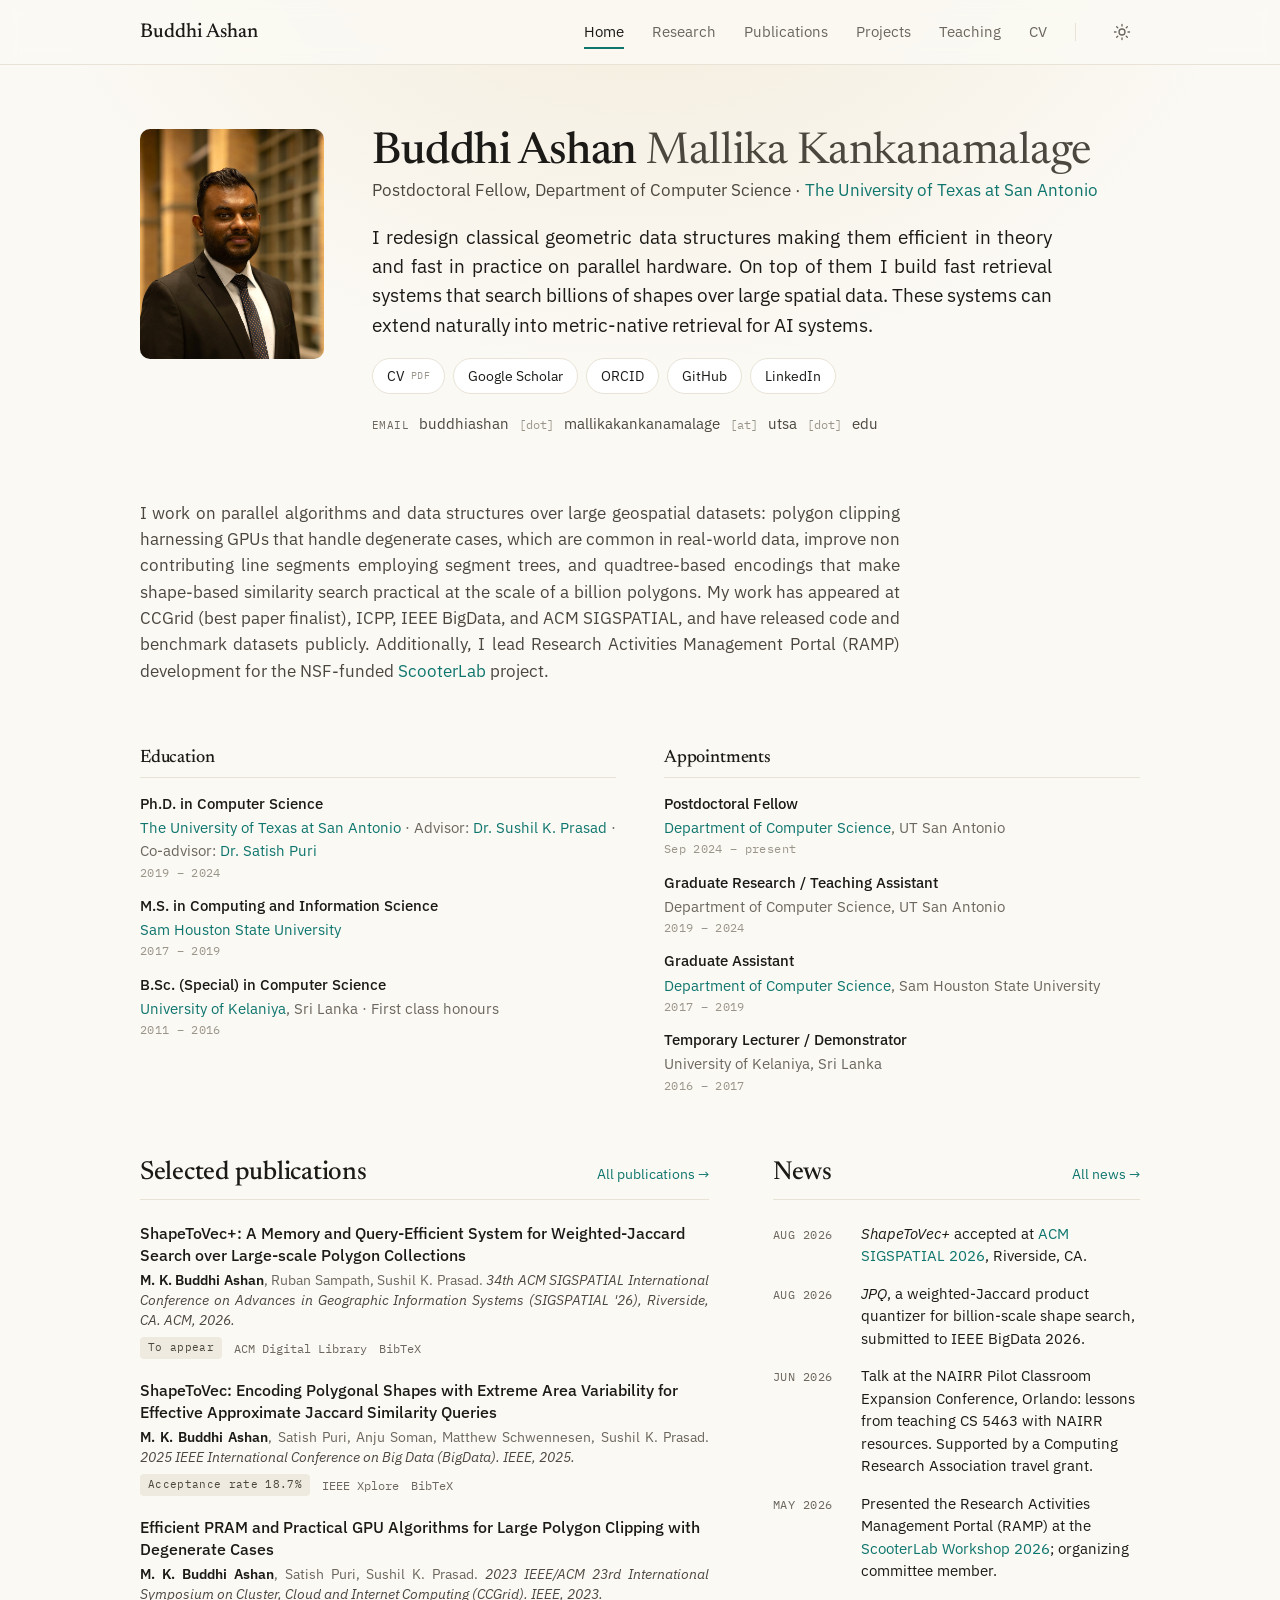
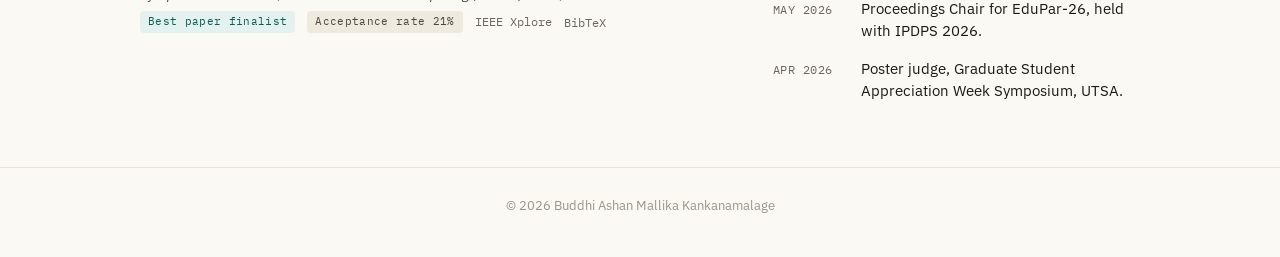
==== index.html @ 891899f8 "Update title and canonical link in index.html" ====
<!DOCTYPE html>
<html lang="en">
  <head>
    <meta charset="UTF-8" />
    <meta name="viewport" content="width=device-width, initial-scale=1" />
    <title>Dr. Johanna Jacob</title>
    <meta name="description" content="Buddhi Ashan Mallika Kankanamalage — Postdoctoral Fellow in Computer Science at UT San Antonio. Parallel algorithms, GPU computing, and shape similarity search over geospatial polygon data." />
    <link rel="canonical" href="https://johannajacob.github.io" />
    <link rel="icon" href="img/Profile/title.ico" type="image/x-icon" />
    <script>
      (function () {
        try {
          var t = localStorage.getItem("theme");
          if (t === "dark" || t === "light") document.documentElement.setAttribute("data-theme", t);
        } catch (e) {}
      })();
    </script>
    <link rel="preconnect" href="https://fonts.googleapis.com" />
    <link rel="preconnect" href="https://fonts.gstatic.com" crossorigin />
    <link href="https://fonts.googleapis.com/css2?family=Newsreader:ital,opsz,wght@0,6..72,400;0,6..72,500;1,6..72,400&family=IBM+Plex+Sans:wght@400;500;600&family=IBM+Plex+Mono:wght@400;500&display=swap" rel="stylesheet" />
    <link rel="stylesheet" href="styles/site.css" />
  </head>
  <body>
    <header class="site-header">
      <div class="wrap">
        <a class="brand" href="index.html">Buddhi Ashan</a>
        <nav class="nav" aria-label="Primary">
          <button class="icon-btn nav-toggle" type="button" aria-expanded="false" aria-controls="site-menu" aria-label="Menu">
            <svg viewBox="0 0 24 24" fill="none" stroke="currentColor" stroke-width="1.8" stroke-linecap="round"><path d="M4 7h16M4 12h16M4 17h16"></path></svg>
          </button>
          <ul id="site-menu">
            <li><a href="index.html" aria-current="page">Home</a></li>
            <li><a href="research.html">Research</a></li>
            <li><a href="publications.html">Publications</a></li>
            <li><a href="projects.html">Projects</a></li>
            <li><a href="teaching.html">Teaching</a></li>
            <li><a href="misc/MKB Ashan.pdf" target="_blank" rel="noopener noreferrer">CV</a></li>
          </ul>
          <span class="nav-divider" aria-hidden="true"></span>
          <button class="icon-btn theme-toggle" type="button" aria-label="Switch to dark mode">
            <svg class="icon-sun" viewBox="0 0 24 24" fill="none" stroke="currentColor" stroke-width="1.8" stroke-linecap="round" stroke-linejoin="round"><circle cx="12" cy="12" r="4"></circle><path d="M12 2v2M12 20v2M4.9 4.9l1.4 1.4M17.7 17.7l1.4 1.4M2 12h2M20 12h2M4.9 19.1l1.4-1.4M17.7 6.3l1.4-1.4"></path></svg>
            <svg class="icon-moon" viewBox="0 0 24 24" fill="none" stroke="currentColor" stroke-width="1.8" stroke-linecap="round" stroke-linejoin="round"><path d="M21 12.8A9 9 0 1 1 11.2 3a7 7 0 0 0 9.8 9.8z"></path></svg>
          </button>
        </nav>
      </div>
    </header>

    <main class="wrap">
      <section class="hero">
        <img class="hero-photo" src="img/Profile/BuddhiAshan-profile-web.jpg" alt="Portrait of Buddhi Ashan" width="184" height="230" />
        <div class="hero-body">
          <div>
            <h1>Buddhi Ashan <span class="surname">Mallika Kankanamalage</span></h1>
            <p class="role">Postdoctoral Fellow, Department of Computer Science · <a href="https://www.utsa.edu/" target="_blank" rel="noopener noreferrer">The University of Texas at San Antonio</a></p>
          </div>
          <p class="pitch">I redesign classical geometric data structures making them efficient in theory and fast in practice on parallel hardware. On top of them I build fast retrieval systems that search billions of shapes over large spatial data. These systems can extend naturally into metric-native retrieval for AI systems.</p>
          <div class="chips">
            <a class="chip" href="misc/MKB Ashan.pdf" target="_blank" rel="noopener noreferrer">CV <span class="mono">PDF</span></a>
            <a class="chip" href="https://scholar.google.com/citations?user=xYSm9AUAAAAJ&amp;hl=en" target="_blank" rel="noopener noreferrer">Google Scholar</a>
            <a class="chip" href="https://orcid.org/0009-0000-9961-4384" target="_blank" rel="noopener noreferrer">ORCID</a>
            <a class="chip" href="https://github.com/buddhi1" target="_blank" rel="noopener noreferrer">GitHub</a>
            <a class="chip" href="https://www.linkedin.com/in/buddhiashan" target="_blank" rel="noopener noreferrer">LinkedIn</a>
          </div>
          <p class="email-line"><span class="mono">Email</span> buddhiashan <span class="sep">[dot]</span> mallikakankanamalage <span class="sep">[at]</span> utsa <span class="sep">[dot]</span> edu</p>
        </div>
      </section>

      <section class="about">
        <p>
          I work on parallel algorithms and data structures over large geospatial datasets: polygon clipping harnessing GPUs that handle degenerate cases, which are common in real-world data, improve non contributing line segments employing segment trees, and quadtree-based encodings that make shape-based similarity search practical at the scale of a billion polygons. My work has appeared at CCGrid (best paper finalist), ICPP, IEEE BigData, and ACM SIGSPATIAL, and have released code and benchmark datasets publicly. Additionally, I lead Research Activities Management Portal (RAMP) development for the NSF-funded <a href="https://scooterlab.utsa.edu/" target="_blank" rel="noopener noreferrer">ScooterLab</a> project.
        </p>
      </section>

      <section class="background" aria-label="Background">
        <div>
          <h3>Education</h3>
          <ul class="bg-list">
            <li>
              <span class="what">Ph.D. in Computer Science</span>
              <span class="where"><a href="https://www.utsa.edu/" target="_blank" rel="noopener noreferrer">The University of Texas at San Antonio</a> · Advisor: <a href="http://www.cs.utsa.edu/~sprasad/" target="_blank" rel="noopener noreferrer">Dr. Sushil K. Prasad</a> · Co-advisor: <a href="https://sites.mst.edu/puri/" target="_blank" rel="noopener noreferrer">Dr. Satish Puri</a></span>
              <span class="when">2019 – 2024</span>
            </li>
            <li>
              <span class="what">M.S. in Computing and Information Science</span>
              <span class="where"><a href="https://www.shsu.edu/" target="_blank" rel="noopener noreferrer">Sam Houston State University</a></span>
              <span class="when">2017 – 2019</span>
            </li>
            <li>
              <span class="what">B.Sc. (Special) in Computer Science</span>
              <span class="where"><a href="https://www.kln.ac.lk/" target="_blank" rel="noopener noreferrer">University of Kelaniya</a>, Sri Lanka · First class honours</span>
              <span class="when">2011 – 2016</span>
            </li>
          </ul>
        </div>
        <div>
          <h3>Appointments</h3>
          <ul class="bg-list">
            <li>
              <span class="what">Postdoctoral Fellow</span>
              <span class="where"><a href="https://sciences.utsa.edu/computer-science/" target="_blank" rel="noopener noreferrer">Department of Computer Science</a>, UT San Antonio</span>
              <span class="when">Sep 2024 – present</span>
            </li>
            <li>
              <span class="what">Graduate Research / Teaching Assistant</span>
              <span class="where">Department of Computer Science, UT San Antonio</span>
              <span class="when">2019 – 2024</span>
            </li>
            <li>
              <span class="what">Graduate Assistant</span>
              <span class="where"><a href="https://cs.shsu.edu/" target="_blank" rel="noopener noreferrer">Department of Computer Science</a>, Sam Houston State University</span>
              <span class="when">2017 – 2019</span>
            </li>
            <li>
              <span class="what">Temporary Lecturer / Demonstrator</span>
              <span class="where">University of Kelaniya, Sri Lanka</span>
              <span class="when">2016 – 2017</span>
            </li>
          </ul>
        </div>
      </section>

      <div class="two-col">
        <section class="section" aria-labelledby="selected-heading">
          <div class="section-head">
            <h2 id="selected-heading">Selected publications</h2>
            <a href="publications.html">All publications →</a>
          </div>
          <div id="selected-pubs" class="pub-list compact"></div>
        </section>

        <section class="section" aria-labelledby="news-heading">
          <div class="section-head">
            <h2 id="news-heading">News</h2>
            <a href="news.html">All news →</a>
          </div>
          <div id="news-latest" class="news-list" data-limit="6"></div>
        </section>
      </div>
    </main>

    <button class="to-top" type="button" aria-label="Back to top" hidden>
      <svg viewBox="0 0 24 24" fill="none" stroke="currentColor" stroke-width="2" stroke-linecap="round" stroke-linejoin="round"><path d="M12 19V5M5 12l7-7 7 7"></path></svg>
    </button>
    <footer class="site-footer">© 2026 Buddhi Ashan Mallika Kankanamalage</footer>

    <script src="data/publications.js"></script>
    <script src="data/news.js"></script>
    <script src="scripts/site.js"></script>
  </body>
</html>
---- styles/site.css ----
/* ------------------------------------------------------------------
   Buddhi Ashan — site stylesheet
   Light-first, warm neutral ground, one teal accent.
   Fonts: Newsreader (headings), IBM Plex Sans (text), IBM Plex Mono (labels)
   ------------------------------------------------------------------ */

:root {
  --bg: #fbf9f4;
  --surface: #ffffff;
  --surface-2: #f4f0e6;
  --text: #1b1a17;
  --text-2: #4b473f;
  --muted: #6b675e;
  --faint: #9a958a;
  --border: #e8e3d6;
  --border-strong: #d6d0c2;
  --bg-glow: radial-gradient(ellipse 70% 40% at 50% -8%, rgba(198, 152, 62, 0.16), rgba(198, 152, 62, 0) 70%);
  --accent: #0f766e;
  --accent-ink: #0b5d57;
  --accent-soft: #e4f2ef;
  --badge-bg: #efeadf;
  --badge-text: #4b473f;
  --warm: #a35a2f;
  --warm-soft: #f4e9e1;
  --grid-line: #c9c4b8;
  --grid-line-2: #9a958a;
  --dropped: #dedad2;
  --ink-fill: #1b1a17;

  --font-serif: "Newsreader", Georgia, "Times New Roman", serif;
  --font-sans: "IBM Plex Sans", "Helvetica Neue", Helvetica, Arial, sans-serif;
  --font-mono: "IBM Plex Mono", "SFMono-Regular", Menlo, Consolas, monospace;

  --measure: 1040px;
  --gutter: 20px;
  --radius: 10px;
  --radius-lg: 12px;

  color-scheme: light;
}

html[data-theme="dark"] {
  --bg: #14161a;
  --surface: #1b1e23;
  --surface-2: #22262c;
  --text: #e8e6e1;
  --text-2: #c9c6bf;
  --muted: #a09d95;
  --faint: #7d7a72;
  --border: #2c3037;
  --border-strong: #3a3f47;
  --accent: #6fd3a3;
  --accent-ink: #93e2bb;
  --accent-soft: #17362a;
  --bg-glow: none;
  --badge-bg: #2a2e35;
  --badge-text: #c9c6bf;
  --warm: #d08a5e;
  --warm-soft: #3a2a20;
  --grid-line: #3a3f47;
  --grid-line-2: #5a606a;
  --dropped: #33383f;
  --ink-fill: #e8e6e1;
  color-scheme: dark;
}

@media (prefers-color-scheme: dark) {
  html:not([data-theme="light"]) {
    --bg: #14161a;
    --surface: #1b1e23;
    --surface-2: #22262c;
    --text: #e8e6e1;
    --text-2: #c9c6bf;
    --muted: #a09d95;
    --faint: #7d7a72;
    --border: #2c3037;
    --border-strong: #3a3f47;
    --accent: #6fd3a3;
    --accent-ink: #93e2bb;
    --accent-soft: #17362a;
    --bg-glow: none;
    --badge-bg: #2a2e35;
    --badge-text: #c9c6bf;
    --warm: #d08a5e;
    --warm-soft: #3a2a20;
    --grid-line: #3a3f47;
    --grid-line-2: #5a606a;
    --dropped: #33383f;
    --ink-fill: #e8e6e1;
    color-scheme: dark;
  }
}

/* ---------- base ---------- */

*, *::before, *::after { box-sizing: border-box; }

html { -webkit-text-size-adjust: 100%; scroll-behavior: smooth; }

body {
  margin: 0;
  background-color: var(--bg);
  background-image: var(--bg-glow);
  background-repeat: no-repeat;
  color: var(--text);
  font-family: var(--font-sans);
  font-size: 16px;
  line-height: 1.6;
  -webkit-font-smoothing: antialiased;
  -moz-osx-font-smoothing: grayscale;
}

a { color: var(--accent); text-decoration: none; }
a:hover { color: var(--accent-ink); text-decoration: underline; text-underline-offset: 3px; }
a:focus-visible, button:focus-visible, input:focus-visible, summary:focus-visible {
  outline: 2px solid var(--accent);
  outline-offset: 2px;
}

h1, h2, h3, h4 {
  font-family: var(--font-serif);
  font-weight: 500;
  letter-spacing: -0.01em;
  margin: 0;
  line-height: 1.15;
  text-wrap: balance;
}
h1 { font-size: 40px; }
h2 { font-size: 28px; }
h3 { font-size: 21px; }

p { margin: 0; text-wrap: pretty; text-align: justify; }
figcaption, .service-list li, .course-body li { text-align: justify; }
ul, ol { margin: 0; padding-left: 1.2em; }
img { max-width: 100%; height: auto; display: block; }
em { font-style: italic; }

.wrap {
  max-width: var(--measure);
  margin: 0 auto;
  padding-left: var(--gutter);
  padding-right: var(--gutter);
}

.mono {
  font-family: var(--font-mono);
  font-size: 12px;
  letter-spacing: 0.04em;
  text-transform: uppercase;
  color: var(--muted);
}

.muted { color: var(--muted); }
.lede { font-size: 17px; color: var(--text-2); max-width: 720px; }

.visually-hidden {
  position: absolute !important;
  width: 1px; height: 1px;
  padding: 0; margin: -1px;
  overflow: hidden; clip: rect(0, 0, 0, 0);
  white-space: nowrap; border: 0;
}

/* ---------- header / nav ---------- */

.site-header {
  border-bottom: 1px solid var(--border);
  background: var(--bg);
  background: color-mix(in srgb, var(--bg) 84%, transparent);
  -webkit-backdrop-filter: blur(10px);
  backdrop-filter: blur(10px);
  position: sticky;
  top: 0;
  z-index: 20;
}

.site-header .wrap {
  height: 64px;
  display: flex;
  align-items: center;
  justify-content: space-between;
  gap: 16px;
}

.brand {
  font-family: var(--font-serif);
  font-size: 20px;
  font-weight: 500;
  color: var(--text);
  white-space: nowrap;
}
.brand:hover { color: var(--text); text-decoration: none; }

.nav {
  display: flex;
  align-items: center;
  gap: 28px;
}

.nav ul {
  list-style: none;
  margin: 0;
  padding: 0;
  display: flex;
  align-items: center;
  gap: 28px;
}

.nav a {
  color: var(--muted);
  font-size: 15px;
  padding: 6px 0;
  border-bottom: 2px solid transparent;
}
.nav a:hover { color: var(--text); text-decoration: none; }
.nav a[aria-current="page"] { color: var(--text); border-bottom-color: var(--accent); }

.nav-divider { width: 1px; height: 18px; background: var(--border); }

.icon-btn {
  display: inline-flex;
  align-items: center;
  justify-content: center;
  width: 36px;
  height: 36px;
  border: 0;
  border-radius: 8px;
  background: transparent;
  color: var(--muted);
  cursor: pointer;
}
.icon-btn:hover { color: var(--text); background: var(--surface-2); }
.icon-btn svg { width: 18px; height: 18px; }

.theme-toggle .icon-moon { display: none; }
html[data-theme="dark"] .theme-toggle .icon-sun { display: none; }
html[data-theme="dark"] .theme-toggle .icon-moon { display: block; }
@media (prefers-color-scheme: dark) {
  html:not([data-theme="light"]) .theme-toggle .icon-sun { display: none; }
  html:not([data-theme="light"]) .theme-toggle .icon-moon { display: block; }
}

.nav-toggle { display: none; }

/* ---------- page layout ---------- */

main.wrap {
  display: flex;
  flex-direction: column;
  gap: 64px;
  padding-top: 64px;
  padding-bottom: 24px;
}

.page-head { display: flex; flex-direction: column; gap: 14px; }

.section { display: flex; flex-direction: column; gap: 22px; }

.section-head {
  display: flex;
  align-items: baseline;
  justify-content: space-between;
  gap: 16px;
  border-bottom: 1px solid var(--border);
  padding-bottom: 10px;
}
.section-head h2 { font-size: 26px; }
.section-head a { font-size: 14px; white-space: nowrap; }

.site-footer {
  border-top: 1px solid var(--border);
  margin-top: 40px;
  padding: 28px var(--gutter) 40px;
  text-align: center;
  font-size: 13px;
  color: var(--faint);
}

/* ---------- components ---------- */

.chips { display: flex; flex-wrap: wrap; gap: 8px; }

.chip {
  display: inline-flex;
  align-items: center;
  gap: 6px;
  height: 36px;
  padding: 0 14px;
  border: 1px solid var(--border);
  border-radius: 999px;
  background: var(--surface);
  color: var(--text);
  font-size: 14px;
  white-space: nowrap;
}
.chip:hover { border-color: var(--accent); color: var(--accent); text-decoration: none; }
.chip .mono { font-size: 10px; color: var(--faint); }

.badges { display: flex; flex-wrap: wrap; gap: 8px; }

.badge {
  display: inline-block;
  font-family: var(--font-mono);
  font-size: 11.5px;
  letter-spacing: 0.03em;
  padding: 2px 8px;
  border-radius: 4px;
  background: var(--badge-bg);
  color: var(--badge-text);
  white-space: nowrap;
}
.badge-award { background: var(--accent-soft); color: var(--accent-ink); }
.badge-soft { background: transparent; border: 1px dashed var(--border-strong); color: var(--muted); }

.links {
  display: flex;
  flex-wrap: wrap;
  align-items: baseline;
  gap: 4px 14px;
}
.links a, .links summary {
  font-family: var(--font-mono);
  font-size: 12px;
  color: var(--muted);
  white-space: nowrap;
}
.links a:hover, .links summary:hover { color: var(--accent); text-decoration: none; }

.tags { display: flex; flex-wrap: wrap; gap: 6px; }
.tag {
  display: inline-block;
  font-size: 12.5px;
  padding: 3px 9px;
  border-radius: 999px;
  border: 1px solid var(--border);
  color: var(--muted);
  background: var(--bg);
}

.btn {
  display: inline-flex;
  align-items: center;
  gap: 6px;
  height: 32px;
  padding: 0 12px;
  border: 1px solid var(--border);
  border-radius: 999px;
  background: var(--surface);
  color: var(--text-2);
  font-family: var(--font-sans);
  font-size: 13.5px;
  cursor: pointer;
}
.btn:hover { border-color: var(--accent); color: var(--accent); }
.btn[aria-pressed="true"] { background: var(--text); border-color: var(--text); color: var(--bg); }

.card {
  background: var(--surface);
  border: 1px solid var(--border);
  border-radius: var(--radius-lg);
}

.fig {
  background: var(--surface);
  border: 1px solid var(--border);
  border-radius: var(--radius-lg);
  padding: 18px;
  display: flex;
  align-items: center;
  justify-content: center;
}
.fig img { max-height: 100%; object-fit: contain; background: #ffffff; border-radius: 8px; }
.figure { display: flex; flex-direction: column; gap: 8px; }
.figure figcaption { font-size: 13px; color: var(--faint); }
figure { margin: 0; }

/* ---------- home ---------- */

.hero { display: flex; gap: 48px; align-items: flex-start; }
.hero-photo {
  width: 184px;
  height: 230px;
  object-fit: cover;
  border-radius: var(--radius);
  flex-shrink: 0;
}
.hero-body { display: flex; flex-direction: column; gap: 18px; flex-grow: 1; min-width: 0; }
.hero h1 { font-size: 44px; line-height: 1.1; }
.hero h1 .surname { font-weight: 400; color: var(--text-2); }
.hero .role { font-size: 17px; color: var(--text-2); }
.hero .pitch { font-size: 19px; line-height: 1.55; max-width: 680px; }

.email-line { font-size: 14.5px; color: var(--text-2); text-align: left; display: flex; flex-wrap: wrap; align-items: baseline; gap: 4px 10px; }
.email-line .mono { font-size: 11px; }
.sep { font-family: var(--font-mono); font-size: 12px; color: var(--faint); }
.email-inline { white-space: nowrap; }

.to-top {
  position: fixed;
  right: 20px;
  bottom: 20px;
  z-index: 30;
  width: 44px;
  height: 44px;
  display: inline-flex;
  align-items: center;
  justify-content: center;
  border: 1px solid var(--border);
  border-radius: 999px;
  background: var(--surface);
  color: var(--muted);
  box-shadow: 0 2px 10px rgba(0, 0, 0, 0.08);
  cursor: pointer;
}
.to-top:hover { color: var(--accent); border-color: var(--accent); }
.to-top svg { width: 20px; height: 20px; }
.to-top[hidden] { display: none; }

.about { display: flex; flex-direction: column; gap: 14px; max-width: 760px; }
.about p { font-size: 16.5px; color: var(--text-2); }

.background {
  display: grid;
  grid-template-columns: repeat(2, minmax(0, 1fr));
  gap: 32px 48px;
}
.background h3 { font-size: 18px; padding-bottom: 8px; border-bottom: 1px solid var(--border); margin-bottom: 14px; }
.bg-list { list-style: none; padding: 0; display: flex; flex-direction: column; gap: 12px; }
.bg-list li { display: flex; flex-direction: column; gap: 1px; font-size: 14.5px; }
.bg-list .what { color: var(--text); font-weight: 500; }
.bg-list .where { color: var(--muted); }
.bg-list .when { font-family: var(--font-mono); font-size: 11.5px; color: var(--faint); letter-spacing: 0.03em; }

.two-col {
  display: grid;
  grid-template-columns: minmax(0, 1.55fr) minmax(0, 1fr);
  gap: 64px;
  align-items: start;
}

/* ---------- publications ---------- */

.pub-list { display: flex; flex-direction: column; gap: 18px; }

.pub {
  display: grid;
  grid-template-columns: 40px minmax(0, 1fr);
  gap: 12px;
}
.pub-key {
  font-family: var(--font-mono);
  font-size: 12px;
  color: var(--faint);
  padding-top: 4px;
}
.pub-body { display: flex; flex-direction: column; gap: 3px; min-width: 0; }
.pub-title {
  font-size: 16px;
  font-weight: 500;
  color: var(--text);
  line-height: 1.4;
}
.pub-title:hover { color: var(--accent); }
.pub-meta { font-size: 13.5px; color: var(--muted); line-height: 1.5; }
.pub-meta strong { color: var(--text); font-weight: 600; }
.pub-meta .pub-venue { color: var(--text-2); font-style: italic; }
.pub .links { align-items: center; gap: 4px 12px; padding-top: 2px; }
.pub .links .badge { font-size: 11px; }

.pub-list.compact .pub { grid-template-columns: minmax(0, 1fr); }
.pub-list.compact .pub-key { display: none; }

.bib { width: auto; }
.bib[open] { width: 100%; }
.bib summary { cursor: pointer; list-style: none; display: inline-block; }
.bib summary::-webkit-details-marker { display: none; }
.bib[open] summary { color: var(--accent); }
.bib-box {
  position: relative;
  margin-top: 10px;
  background: var(--surface-2);
  border: 1px solid var(--border);
  border-radius: 8px;
  padding: 14px 16px;
}
.bib-box pre {
  margin: 0;
  font-family: var(--font-mono);
  font-size: 12px;
  line-height: 1.55;
  color: var(--text-2);
  white-space: pre-wrap;
  word-break: break-word;
}
.bib-copy {
  position: absolute;
  top: 8px;
  right: 8px;
  height: 26px;
  padding: 0 10px;
  font-size: 12px;
}

.pub-tools { display: flex; flex-wrap: wrap; gap: 12px; align-items: center; }
.search {
  flex: 1 1 260px;
  height: 38px;
  padding: 0 14px;
  border: 1px solid var(--border);
  border-radius: 999px;
  background: var(--surface);
  color: var(--text);
  font-family: var(--font-sans);
  font-size: 14.5px;
}
.search::placeholder { color: var(--faint); }
.filters { display: flex; flex-wrap: wrap; gap: 8px; }
.pub-empty { color: var(--muted); font-size: 15px; padding: 12px 0; }

.software-grid {
  display: grid;
  grid-template-columns: repeat(2, minmax(0, 1fr));
  gap: 14px;
}
.software {
  display: flex;
  flex-direction: column;
  gap: 6px;
  padding: 16px 18px;
}
.software.wide { grid-column: 1 / -1; }
.software-head { display: flex; justify-content: space-between; align-items: center; gap: 12px; }
.software-head a { font-family: var(--font-mono); font-size: 14px; font-weight: 500; }
.software p { font-size: 14px; color: var(--text-2); }

/* ---------- news ---------- */

.news-list { display: flex; flex-direction: column; gap: 14px; }
.news-item {
  display: grid;
  grid-template-columns: 76px minmax(0, 1fr);
  gap: 12px;
  align-items: baseline;
}
.news-item .mono { padding-top: 3px; }
.news-item p { font-size: 15px; line-height: 1.5; text-align: left; } /* narrow column: justified one-liners leave wide gaps */

.news-year { display: flex; flex-direction: column; gap: 14px; }
.news-year h2 { font-size: 22px; color: var(--muted); font-weight: 400; padding-bottom: 8px; border-bottom: 1px solid var(--border); }

/* ---------- research ---------- */

.hook {
  font-family: var(--font-serif);
  font-style: italic;
  font-size: 30px;
  line-height: 1.25;
}

.stats { display: grid; grid-template-columns: repeat(4, minmax(0, 1fr)); gap: 20px 24px; padding-top: 8px; }
.stat { display: flex; flex-direction: column; gap: 2px; }
.stat .v { font-family: var(--font-serif); font-size: 22px; line-height: 1.1; white-space: nowrap; }
.stat .l { font-size: 13px; color: var(--muted); }

.research-section { display: flex; flex-direction: column; gap: 24px; }
.research-section > h2 { font-size: 28px; }
.research-text { display: flex; flex-direction: column; gap: 14px; max-width: 760px; }
.research-text p { font-size: 16px; color: var(--text-2); }

.fig-grid {
  display: grid;
  grid-template-columns: repeat(2, minmax(0, 1fr));
  gap: 20px;
  align-items: start;
}
.fig-grid .fig { height: 190px; padding: 12px 14px; }
.fig-grid .fig img { max-height: 100%; width: auto; max-width: 100%; }
.fig-grid figcaption { font-size: 12.5px; }

.callout {
  display: flex;
  flex-direction: column;
  gap: 10px;
  padding: 28px 32px;
  max-width: 760px;
}
.callout p { font-size: 17px; line-height: 1.55; }

/* ---------- explainer animations ---------- */

.anim {
  display: flex;
  flex-direction: column;
  gap: 14px;
  padding: 20px 22px;
  scroll-margin-top: 84px;
}
.anim-head { display: flex; flex-direction: column; gap: 2px; }
.anim-head h3 { font-size: 19px; }
.anim-head p { font-size: 13.5px; color: var(--muted); }

.anim-stage {
  display: grid;
  grid-template-columns: 270px minmax(0, 1fr);
  gap: 28px;
  align-items: center;
}
.anim-stage svg { display: block; width: 100%; height: auto; overflow: visible; }

.anim-steps {
  list-style: none;
  padding: 0;
  display: flex;
  flex-direction: column;
  gap: 4px;
}
.anim-step {
  display: grid;
  grid-template-columns: 18px minmax(0, 1fr);
  gap: 10px;
  align-items: baseline;
  width: 100%;
  padding: 5px 8px;
  border: 0;
  border-radius: 6px;
  background: transparent;
  color: var(--faint);
  font-family: var(--font-sans);
  font-size: 14px;
  line-height: 1.45;
  text-align: left;
  cursor: pointer;
}
.anim-step:hover { background: var(--surface-2); color: var(--text-2); }
.anim-step .n { font-family: var(--font-mono); font-size: 11px; }

.anim-controls { display: flex; gap: 8px; align-items: center; }

/* two explainer panels side by side: a small canvas beside a tight step list */
.anim-grid { display: grid; grid-template-columns: repeat(2, minmax(0, 1fr)); gap: 16px; align-items: start; }
.anim-grid .anim { gap: 10px; padding: 14px 16px 12px; }
.anim-grid .anim-head { gap: 1px; }
.anim-grid .anim-head h3 { font-size: 16px; }
.anim-grid .anim-head p { font-size: 12.5px; }
.anim-grid .anim-stage { grid-template-columns: 176px minmax(0, 1fr); gap: 14px; align-items: start; }
.anim-grid .anim-stage svg { max-width: 176px; }
.anim-grid .anim-steps { gap: 0; }
.anim-grid .anim-step { font-size: 12.5px; line-height: 1.35; padding: 4px 6px; grid-template-columns: 14px minmax(0, 1fr); gap: 8px; }
.anim-grid .anim-step .n { font-size: 10px; }
.anim-grid .anim-controls .btn { height: 26px; font-size: 12.5px; padding: 0 10px; }
.anim-grid .anim-controls .hint { font-size: 11.5px; }
.anim-controls .hint { font-size: 12.5px; color: var(--faint); margin-left: 4px; }

/* Shared 10 s timeline. Every animated node gets its stage class; the
   --seek variable lets the controls scrub to a point in the timeline. */
.anim { --seek: 0s; --dur: 10s; }
.anim .st1, .anim .st2, .anim .st3, .anim .st4, .anim .st5, .anim .st2dim, .anim .st3only, .anim .st4only,
.anim .bit, .anim .drop, .anim .cp1, .anim .cp2, .anim .cp3, .anim .cp4, .anim .cp5 {
  animation-duration: var(--dur);
  animation-iteration-count: infinite;
  animation-delay: var(--seek);
}
.anim.paused .st1, .anim.paused .st2, .anim.paused .st3, .anim.paused .st4, .anim.paused .st5, .anim.paused .st2dim, .anim.paused .st3only, .anim.paused .st4only,
.anim.paused .bit, .anim.paused .drop,
.anim.paused .cp1, .anim.paused .cp2, .anim.paused .cp3, .anim.paused .cp4, .anim.paused .cp5 {
  animation-play-state: paused;
}
.anim.reset .st1, .anim.reset .st2, .anim.reset .st3, .anim.reset .st4, .anim.reset .st5, .anim.reset .st2dim, .anim.reset .st3only, .anim.reset .st4only,
.anim.reset .bit, .anim.reset .drop,
.anim.reset .cp1, .anim.reset .cp2, .anim.reset .cp3, .anim.reset .cp4, .anim.reset .cp5 {
  animation: none !important;
}

.anim .st1 { animation-name: st1; }
.anim .st2 { animation-name: st2; }
.anim .st3 { animation-name: st3; }
.anim .st4 { animation-name: st4; }
.anim .st5 { animation-name: st5; }
.anim .drop { animation-name: st4; }
.anim .st2dim { animation-name: st2dim; }
.anim .st3only { animation-name: st3only; }
.anim .st4only { animation-name: st4only; }
.anim .bit { animation-name: bit; opacity: 0; }
.anim .b3 { animation-name: bit3; }
.anim .b4 { animation-name: bit4; }
.anim .cp1 { animation-name: cp1; }
.anim .cp2 { animation-name: cp2; }
.anim .cp3 { animation-name: cp3; }
.anim .cp4 { animation-name: cp4; }
.anim .cp5 { animation-name: cp5; }

@keyframes st1 { 0% { opacity: 0; } 6%, 94% { opacity: 1; } 100% { opacity: 0; } }
@keyframes st2 { 0%, 14% { opacity: 0; } 20%, 94% { opacity: 1; } 100% { opacity: 0; } }
@keyframes st3 { 0%, 30% { opacity: 0; } 36%, 94% { opacity: 1; } 100% { opacity: 0; } }
@keyframes st4 { 0%, 48% { opacity: 0; } 56%, 94% { opacity: 1; } 100% { opacity: 0; } }
@keyframes st5 { 0%, 66% { opacity: 0; } 74%, 94% { opacity: 1; } 100% { opacity: 0; } }
@keyframes st2dim { 0%, 14% { opacity: 0; } 20%, 50% { opacity: 1; } 56%, 94% { opacity: 0.3; } 100% { opacity: 0; } }
@keyframes st3only { 0%, 30% { opacity: 0; } 36%, 52% { opacity: 1; } 56%, 100% { opacity: 0; } }
@keyframes st4only { 0%, 50% { opacity: 0; } 56%, 70% { opacity: 1; } 74%, 100% { opacity: 0; } }
@keyframes bit3 { 0%, 34% { opacity: 0; transform: translateY(4px); } 38%, 52% { opacity: 1; transform: translateY(0); } 56%, 100% { opacity: 0; } }
@keyframes bit4 { 0%, 54% { opacity: 0; transform: translateY(4px); } 58%, 70% { opacity: 1; transform: translateY(0); } 74%, 100% { opacity: 0; } }
@keyframes bit { 0%, 66% { opacity: 0; transform: translateY(4px); } 69%, 94% { opacity: 1; transform: translateY(0); } 100% { opacity: 0; } }

@keyframes cp1 { 0%, 14% { color: var(--text); background: var(--surface-2); } 15%, 100% { color: var(--faint); background: transparent; } }
@keyframes cp2 { 0%, 15% { color: var(--faint); background: transparent; } 16%, 30% { color: var(--text); background: var(--surface-2); } 31%, 100% { color: var(--faint); background: transparent; } }
@keyframes cp3 { 0%, 31% { color: var(--faint); background: transparent; } 32%, 48% { color: var(--text); background: var(--surface-2); } 49%, 100% { color: var(--faint); background: transparent; } }
@keyframes cp4 { 0%, 49% { color: var(--faint); background: transparent; } 50%, 66% { color: var(--text); background: var(--surface-2); } 67%, 100% { color: var(--faint); background: transparent; } }
@keyframes cp5 { 0%, 67% { color: var(--faint); background: transparent; } 68%, 94% { color: var(--text); background: var(--surface-2); } 95%, 100% { color: var(--faint); background: transparent; } }

/* SVG paint via theme tokens */
.anim .ink-accent { stroke: var(--accent); }
.anim .fill-accent { fill: var(--accent); }
.anim .fill-accent-soft { fill: var(--accent-soft); }
.anim .ink-warm { stroke: var(--warm); }
.anim .fill-warm-soft { fill: var(--warm-soft); }
.anim .grid-line { stroke: var(--grid-line); }
.anim .grid-line-2 { stroke: var(--grid-line-2); }
.anim .ink { stroke: var(--ink-fill); }
.anim .fill-ink { fill: var(--ink-fill); }
.anim .fill-bg { fill: var(--bg); }
.anim .dropped { stroke: var(--dropped); }
.anim .bit-1 rect { fill: var(--accent); }
.anim .bit-1 text { fill: #ffffff; }
.anim .bit-0 rect { fill: var(--badge-bg); }
.anim .bit-0 text { fill: var(--muted); }
.anim .bit text { font-family: var(--font-mono); font-size: 8.5px; text-anchor: middle; }
.anim .bit-more { fill: var(--faint); font-family: var(--font-mono); font-size: 9px; }

/* ---------- projects ---------- */

.project-grid {
  display: grid;
  grid-template-columns: repeat(2, minmax(0, 1fr));
  gap: 24px;
}

.project {
  display: flex;
  flex-direction: column;
  overflow: hidden;
  scroll-margin-top: 84px;
}
.project-media {
  height: 200px;
  background: var(--surface-2);
  border-bottom: 1px solid var(--border);
  display: flex;
  align-items: center;
  justify-content: center;
  padding: 18px;
}
.project-media img { max-height: 100%; object-fit: contain; border-radius: 8px; }
.project-body { display: flex; flex-direction: column; gap: 10px; padding: 20px 22px 22px; }
.project-body h2 { font-size: 22px; line-height: 1.25; }
.project-body p { font-size: 15px; color: var(--text-2); line-height: 1.55; }
.project-body .links { padding-top: 4px; }

.project.wide { grid-column: 1 / -1; flex-direction: row; }
.project.wide .project-media { width: 38%; height: auto; border-bottom: 0; border-right: 1px solid var(--border); flex-shrink: 0; }
.project.wide .project-body { flex-grow: 1; }

/* ---------- teaching ---------- */

.course-list { display: flex; flex-direction: column; gap: 22px; }
.course { display: grid; grid-template-columns: 200px minmax(0, 1fr); gap: 12px 24px; }
.course .when { font-family: var(--font-mono); font-size: 12px; color: var(--faint); letter-spacing: 0.03em; padding-top: 5px; }
.course.single { grid-template-columns: minmax(0, 1fr); }
.course-body h3 .term { font-family: var(--font-sans); font-size: 14px; font-weight: 400; color: var(--muted); white-space: nowrap; }
.course-body { display: flex; flex-direction: column; gap: 6px; }
.course-body h3 { font-size: 19px; }
.course-body .where { font-size: 14px; color: var(--muted); }
.course-body ul { font-size: 15px; color: var(--text-2); display: flex; flex-direction: column; gap: 4px; padding-left: 1.1em; }
.course-body p { font-size: 15px; color: var(--text-2); }

.service-list { font-size: 15px; color: var(--text-2); display: flex; flex-direction: column; gap: 8px; }
.service-list strong { color: var(--text); font-weight: 500; }
.service-list .when { font-family: var(--font-mono); font-size: 11.5px; color: var(--faint); letter-spacing: 0.03em; white-space: nowrap; }

/* ---------- responsive ---------- */

@media (max-width: 900px) {
  .anim-stage { grid-template-columns: minmax(0, 1fr); justify-items: center; }
  .anim-grid { grid-template-columns: minmax(0, 1fr); }
  .anim-grid .anim-stage { grid-template-columns: minmax(0, 1fr); justify-items: center; }
  .anim-grid .anim-stage svg { max-width: 240px; }
  .anim-grid .anim-steps { width: 100%; }
  .anim-stage svg { max-width: 300px; }
  .anim-steps { width: 100%; }
  .course { grid-template-columns: minmax(0, 1fr); }
}

@media (max-width: 760px) {
  main.wrap { gap: 48px; padding-top: 40px; }
  h1 { font-size: 32px; }
  .hero { flex-direction: column; gap: 20px; }
  .hero-photo { width: 120px; height: 150px; }
  .hero h1 { font-size: 31px; }
  .hero .pitch { font-size: 17px; }
  .two-col, .background, .fig-grid, .project-grid, .software-grid { grid-template-columns: minmax(0, 1fr); }
  .two-col { gap: 48px; }
  .project.wide { flex-direction: column; }
  .project.wide .project-media { width: 100%; height: 200px; border-right: 0; border-bottom: 1px solid var(--border); }
  .hook { font-size: 24px; }
  .stats { grid-template-columns: repeat(2, minmax(0, 1fr)); }
  .anim { padding: 20px 18px; }
  .chip { height: 40px; }
  p, figcaption { hyphens: auto; }

  .nav-toggle { display: inline-flex; }
  .nav ul {
    display: none;
    position: absolute;
    left: 0; right: 0;
    top: 64px;
    flex-direction: column;
    align-items: stretch;
    gap: 0;
    background: var(--bg);
    border-bottom: 1px solid var(--border);
    padding: 8px var(--gutter) 12px;
  }
  .nav.open ul { display: flex; }
  .nav ul a { display: block; padding: 12px 4px; border-bottom: 0; font-size: 16px; }
  .nav ul a[aria-current="page"] { color: var(--accent); }
  .nav-divider { display: none; }
}

@media (prefers-reduced-motion: reduce) {
  html { scroll-behavior: auto; }
}

@media print {
  .site-header, .anim-controls, .theme-toggle, .to-top { display: none; }
  body { background: #fff; color: #000; }
  a { color: #000; }
}
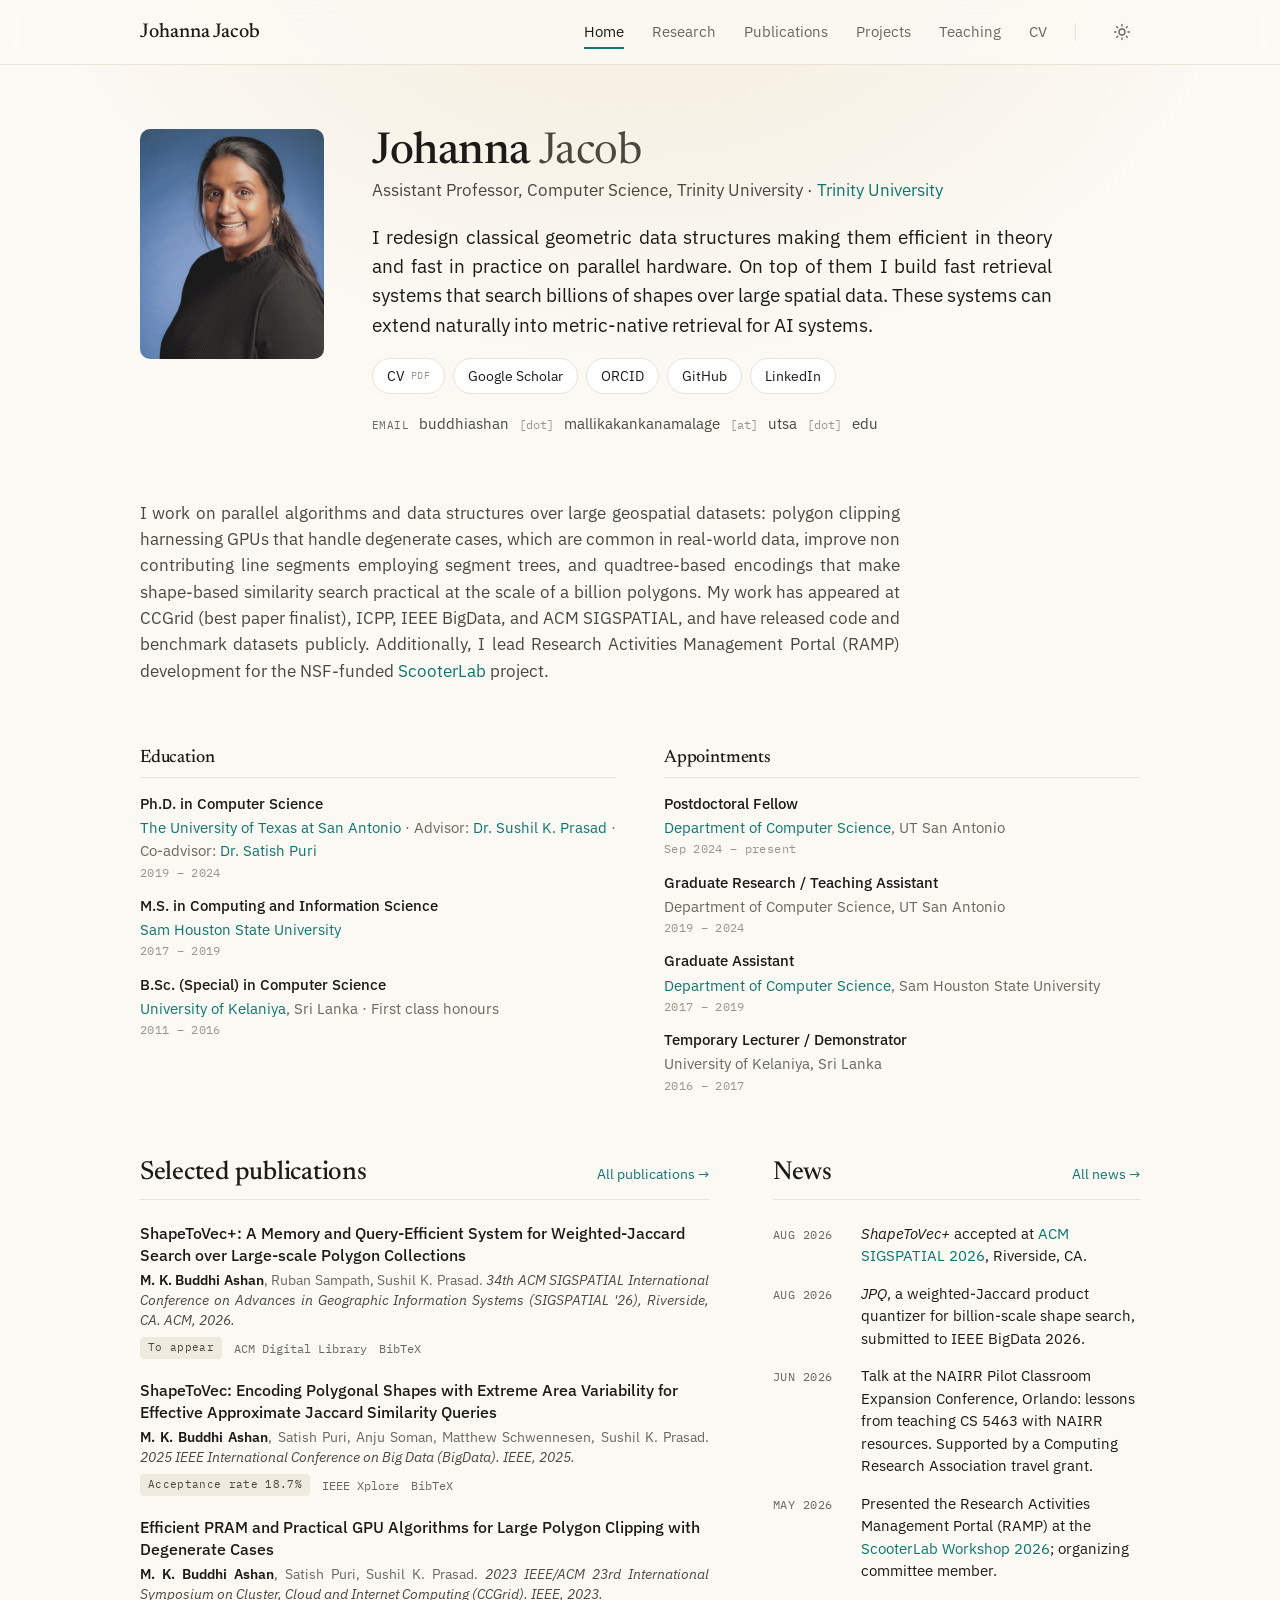
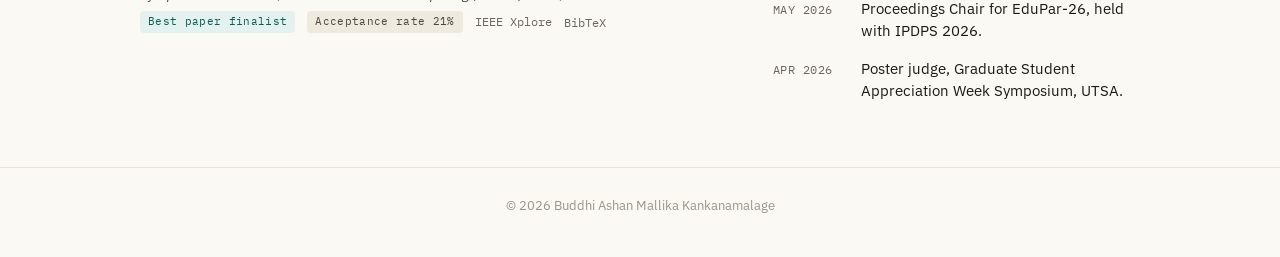
==== commit 506a8fd6: "Profile updates" ====
--- a/index.html
+++ b/index.html
@@ -4,7 +4,7 @@
     <meta charset="UTF-8" />
     <meta name="viewport" content="width=device-width, initial-scale=1" />
     <title>Dr. Johanna Jacob</title>
-    <meta name="description" content="Buddhi Ashan Mallika Kankanamalage — Postdoctoral Fellow in Computer Science at UT San Antonio. Parallel algorithms, GPU computing, and shape similarity search over geospatial polygon data." />
+    <meta name="description" content="Assistant Professor, Computer Science, Trinity University" />
     <link rel="canonical" href="https://johannajacob.github.io" />
     <link rel="icon" href="img/Profile/title.ico" type="image/x-icon" />
     <script>
@@ -23,7 +23,7 @@
   <body>
     <header class="site-header">
       <div class="wrap">
-        <a class="brand" href="index.html">Buddhi Ashan</a>
+        <a class="brand" href="index.html">Johanna Jacob</a>
         <nav class="nav" aria-label="Primary">
           <button class="icon-btn nav-toggle" type="button" aria-expanded="false" aria-controls="site-menu" aria-label="Menu">
             <svg viewBox="0 0 24 24" fill="none" stroke="currentColor" stroke-width="1.8" stroke-linecap="round"><path d="M4 7h16M4 12h16M4 17h16"></path></svg>
@@ -47,19 +47,19 @@
 
     <main class="wrap">
       <section class="hero">
-        <img class="hero-photo" src="img/Profile/BuddhiAshan-profile-web.jpg" alt="Portrait of Buddhi Ashan" width="184" height="230" />
+        <img class="hero-photo" src="/img/Profile/JohannaJacob-profile-picture.jpeg" alt="Portrait of Johanna Jacob" width="184" height="230" />
         <div class="hero-body">
           <div>
-            <h1>Buddhi Ashan <span class="surname">Mallika Kankanamalage</span></h1>
-            <p class="role">Postdoctoral Fellow, Department of Computer Science · <a href="https://www.utsa.edu/" target="_blank" rel="noopener noreferrer">The University of Texas at San Antonio</a></p>
+            <h1>Johanna <span class="surname">Jacob</span></h1>
+            <p class="role">Assistant Professor, Computer Science, Trinity University · <a href="https://trinity.edu" target="_blank" rel="noopener noreferrer">Trinity University</a></p>
           </div>
           <p class="pitch">I redesign classical geometric data structures making them efficient in theory and fast in practice on parallel hardware. On top of them I build fast retrieval systems that search billions of shapes over large spatial data. These systems can extend naturally into metric-native retrieval for AI systems.</p>
           <div class="chips">
             <a class="chip" href="misc/MKB Ashan.pdf" target="_blank" rel="noopener noreferrer">CV <span class="mono">PDF</span></a>
             <a class="chip" href="https://scholar.google.com/citations?user=xYSm9AUAAAAJ&amp;hl=en" target="_blank" rel="noopener noreferrer">Google Scholar</a>
             <a class="chip" href="https://orcid.org/0009-0000-9961-4384" target="_blank" rel="noopener noreferrer">ORCID</a>
-            <a class="chip" href="https://github.com/buddhi1" target="_blank" rel="noopener noreferrer">GitHub</a>
-            <a class="chip" href="https://www.linkedin.com/in/buddhiashan" target="_blank" rel="noopener noreferrer">LinkedIn</a>
+            <a class="chip" href="https://github.com/johannajacob" target="_blank" rel="noopener noreferrer">GitHub</a>
+            <a class="chip" href="https://www.linkedin.com/in/johanna-jacob-52721273/" target="_blank" rel="noopener noreferrer">LinkedIn</a>
           </div>
           <p class="email-line"><span class="mono">Email</span> buddhiashan <span class="sep">[dot]</span> mallikakankanamalage <span class="sep">[at]</span> utsa <span class="sep">[dot]</span> edu</p>
         </div>
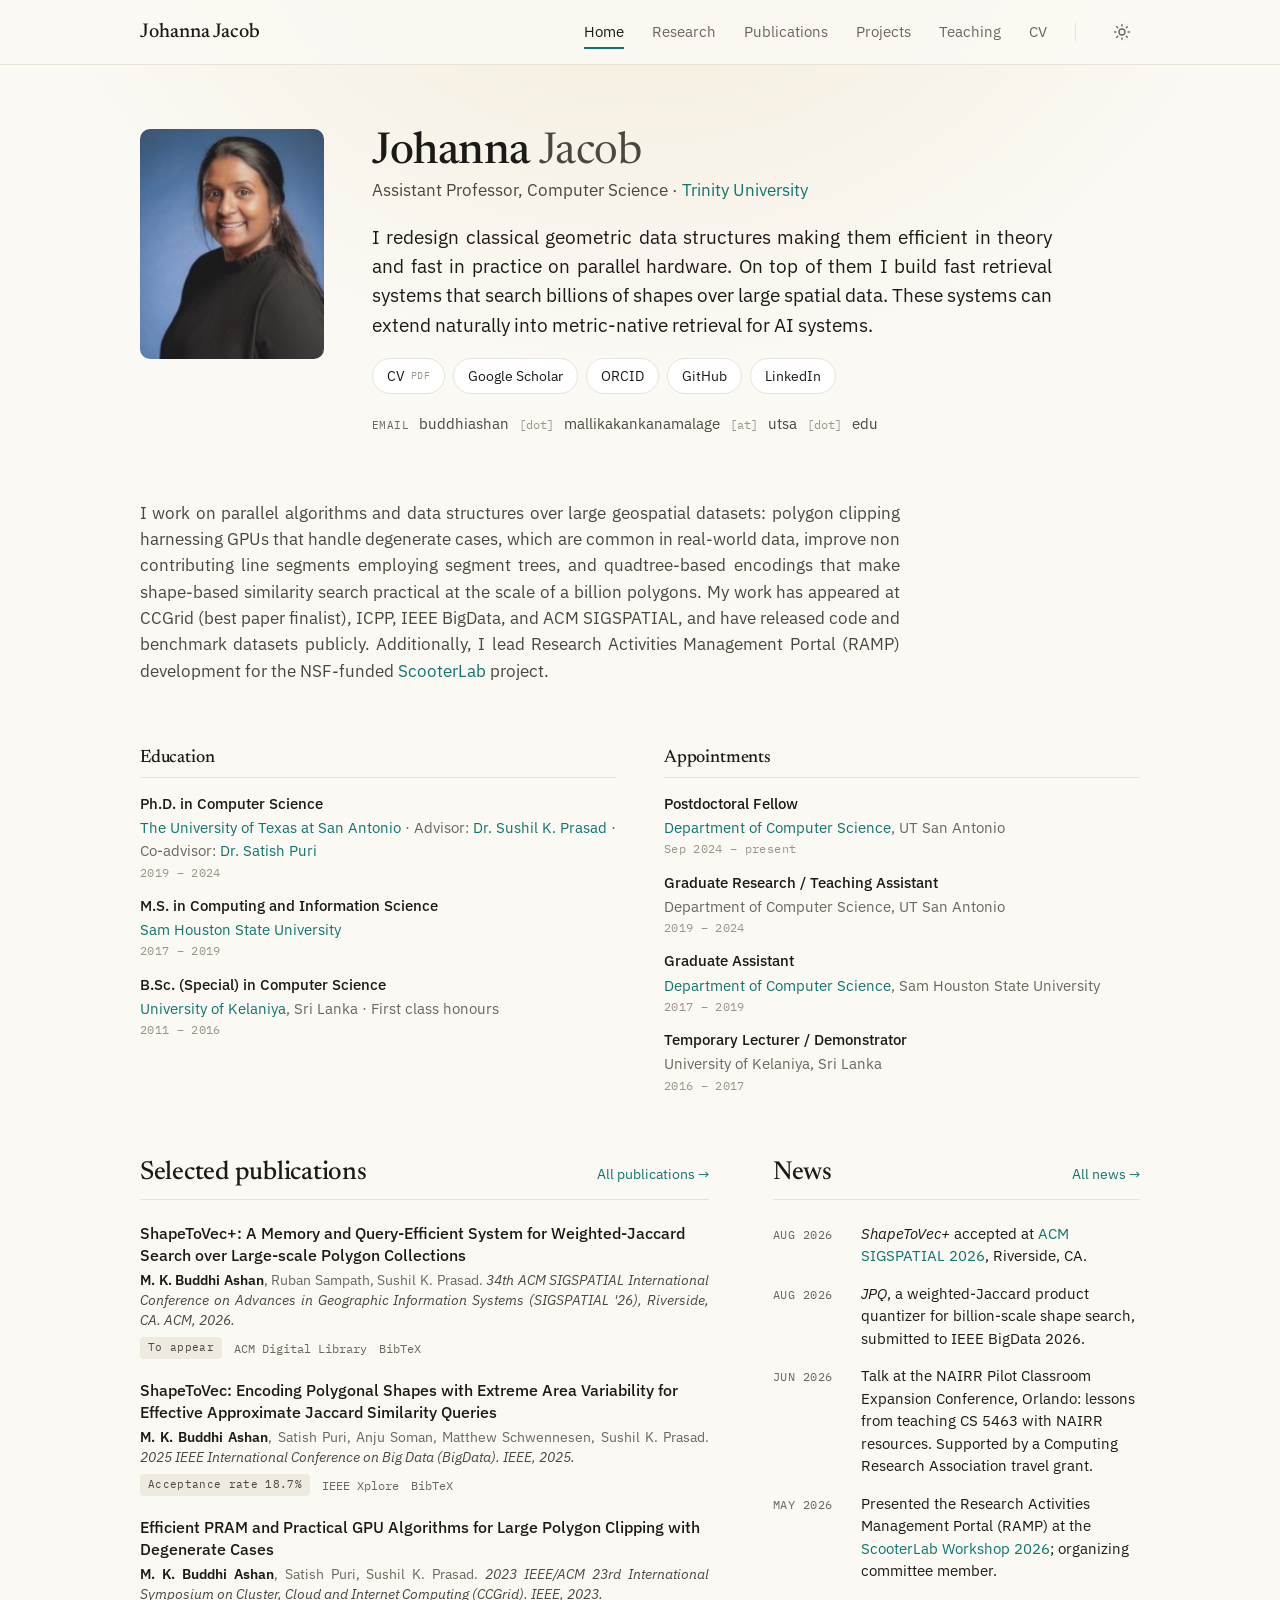
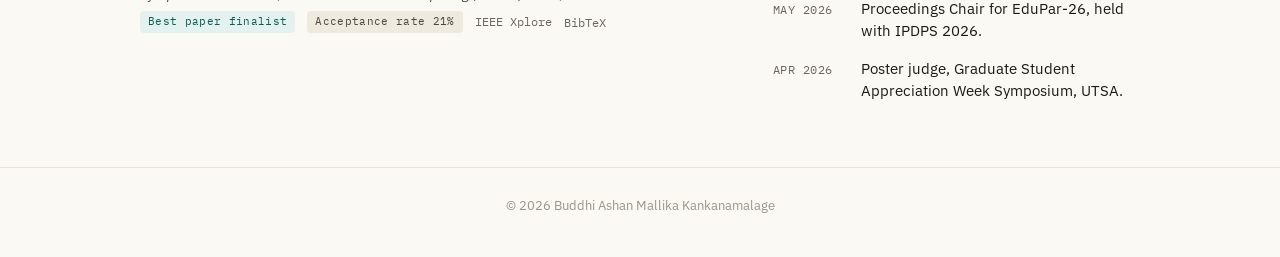
==== commit 0cd9d93b: "Profile Photo update" ====
--- a/index.html
+++ b/index.html
@@ -47,11 +47,11 @@
 
     <main class="wrap">
       <section class="hero">
-        <img class="hero-photo" src="/img/Profile/JohannaJacob-profile-picture.jpeg" alt="Portrait of Johanna Jacob" width="184" height="230" />
+        <img class="hero-photo" src="/img/Profile/JohannaJacob-profile-web.jpg" alt="Portrait of Johanna Jacob" width="184" height="230" />
         <div class="hero-body">
           <div>
             <h1>Johanna <span class="surname">Jacob</span></h1>
-            <p class="role">Assistant Professor, Computer Science, Trinity University · <a href="https://trinity.edu" target="_blank" rel="noopener noreferrer">Trinity University</a></p>
+            <p class="role">Assistant Professor, Computer Science · <a href="https://trinity.edu" target="_blank" rel="noopener noreferrer">Trinity University</a></p>
           </div>
           <p class="pitch">I redesign classical geometric data structures making them efficient in theory and fast in practice on parallel hardware. On top of them I build fast retrieval systems that search billions of shapes over large spatial data. These systems can extend naturally into metric-native retrieval for AI systems.</p>
           <div class="chips">
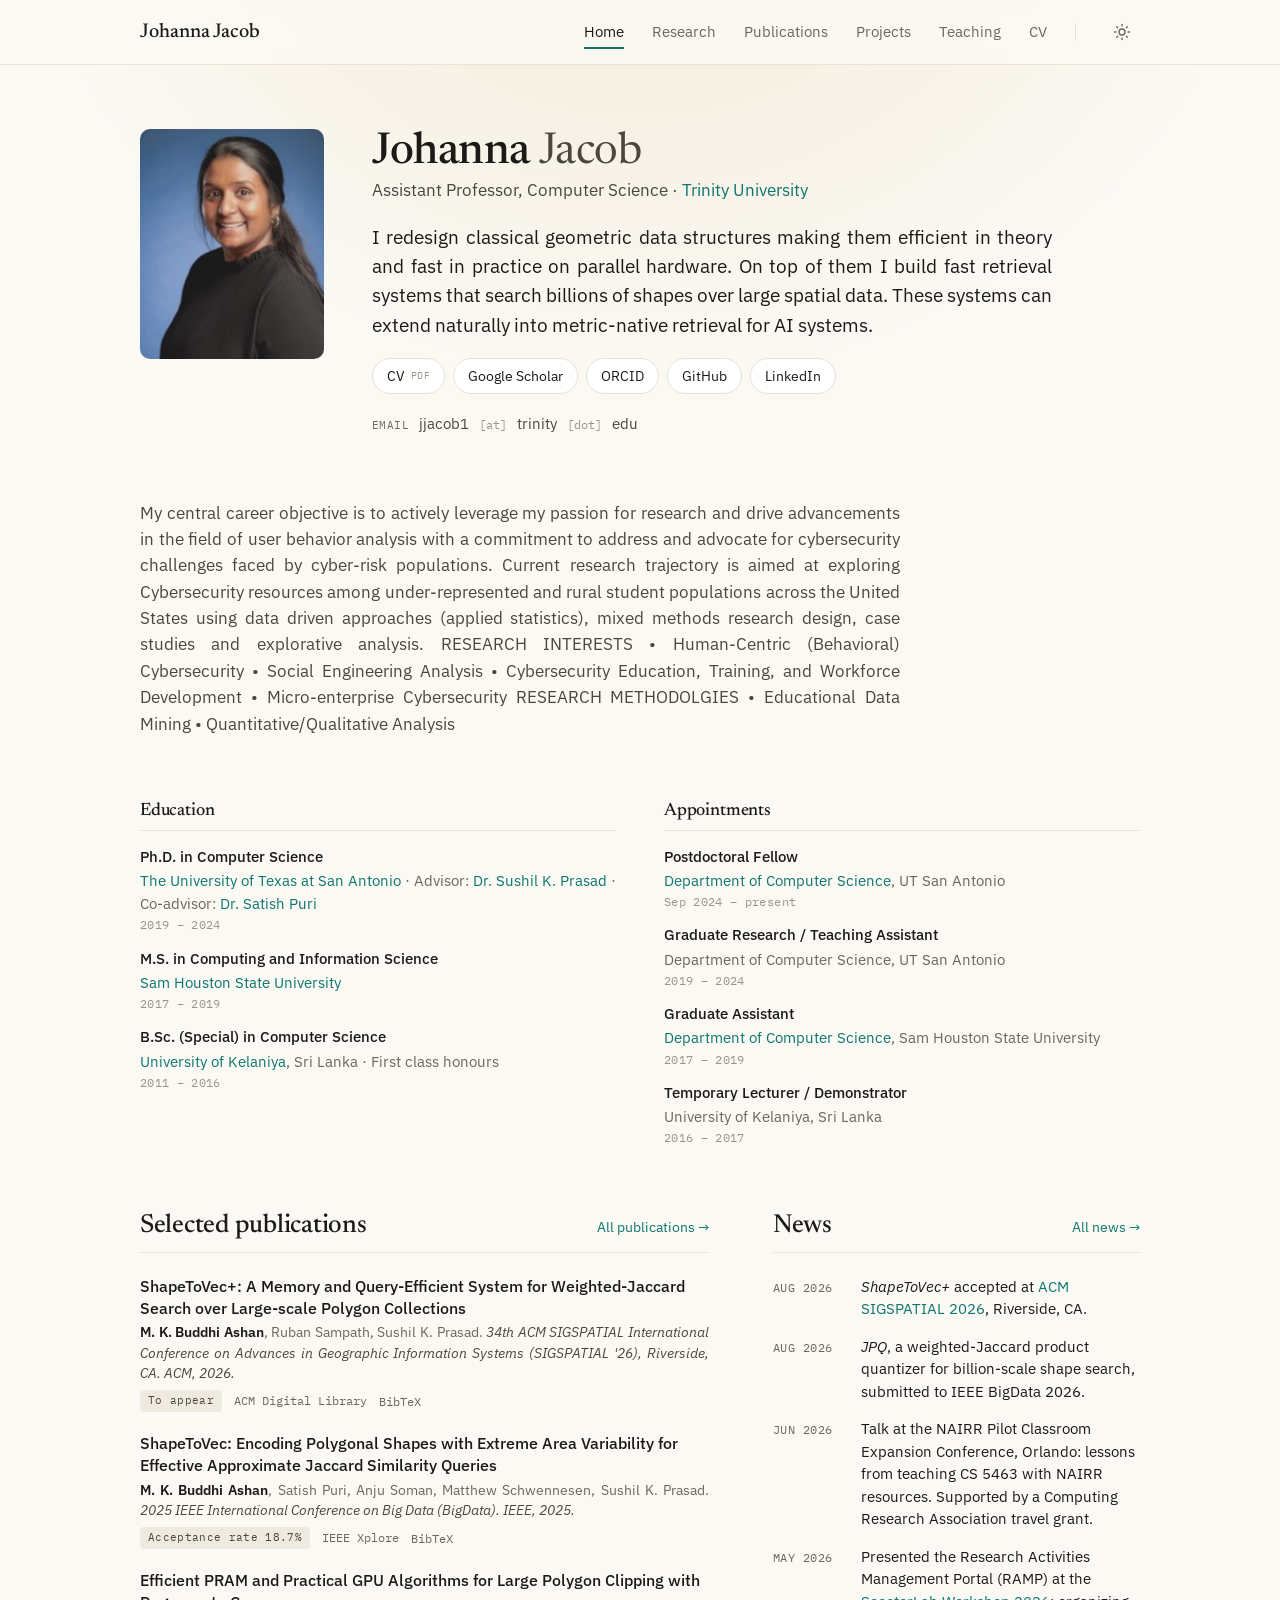
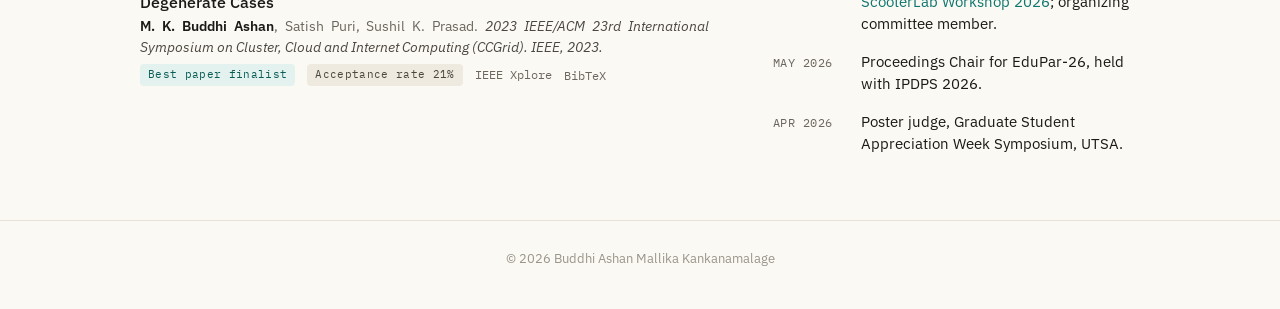
==== commit b9c53aa9: "Profile_updates" ====
--- a/index.html
+++ b/index.html
@@ -47,7 +47,7 @@
 
     <main class="wrap">
       <section class="hero">
-        <img class="hero-photo" src="/img/Profile/JohannaJacob-profile-web.jpg" alt="Portrait of Johanna Jacob" width="184" height="230" />
+        <img class="hero-photo" src="img/Profile/JohannaJacob-profile-web.jpg" alt="Portrait of Johanna Jacob" width="184" height="230" />
         <div class="hero-body">
           <div>
             <h1>Johanna <span class="surname">Jacob</span></h1>
@@ -55,19 +55,29 @@
           </div>
           <p class="pitch">I redesign classical geometric data structures making them efficient in theory and fast in practice on parallel hardware. On top of them I build fast retrieval systems that search billions of shapes over large spatial data. These systems can extend naturally into metric-native retrieval for AI systems.</p>
           <div class="chips">
-            <a class="chip" href="misc/MKB Ashan.pdf" target="_blank" rel="noopener noreferrer">CV <span class="mono">PDF</span></a>
-            <a class="chip" href="https://scholar.google.com/citations?user=xYSm9AUAAAAJ&amp;hl=en" target="_blank" rel="noopener noreferrer">Google Scholar</a>
-            <a class="chip" href="https://orcid.org/0009-0000-9961-4384" target="_blank" rel="noopener noreferrer">ORCID</a>
+            <a class="chip" href="misc/Johanna_s_CV_for_Trinity.pdf" target="_blank" rel="noopener noreferrer">CV <span class="mono">PDF</span></a>
+            <a class="chip" href="https://scholar.google.com/citations?hl=en&user=YJ3ls7YAAAAJ" target="_blank" rel="noopener noreferrer">Google Scholar</a>
+            <a class="chip" href="https://orcid.org/0000-0002-7205-3182" target="_blank" rel="noopener noreferrer">ORCID</a>
             <a class="chip" href="https://github.com/johannajacob" target="_blank" rel="noopener noreferrer">GitHub</a>
             <a class="chip" href="https://www.linkedin.com/in/johanna-jacob-52721273/" target="_blank" rel="noopener noreferrer">LinkedIn</a>
           </div>
-          <p class="email-line"><span class="mono">Email</span> buddhiashan <span class="sep">[dot]</span> mallikakankanamalage <span class="sep">[at]</span> utsa <span class="sep">[dot]</span> edu</p>
+          <p class="email-line"><span class="mono">Email</span> jjacob1 <span class="sep">[at]</span> trinity <span class="sep">[dot]</span> edu</p>
         </div>
       </section>
 
       <section class="about">
         <p>
-          I work on parallel algorithms and data structures over large geospatial datasets: polygon clipping harnessing GPUs that handle degenerate cases, which are common in real-world data, improve non contributing line segments employing segment trees, and quadtree-based encodings that make shape-based similarity search practical at the scale of a billion polygons. My work has appeared at CCGrid (best paper finalist), ICPP, IEEE BigData, and ACM SIGSPATIAL, and have released code and benchmark datasets publicly. Additionally, I lead Research Activities Management Portal (RAMP) development for the NSF-funded <a href="https://scooterlab.utsa.edu/" target="_blank" rel="noopener noreferrer">ScooterLab</a> project.
+          My central career objective is to actively leverage my passion for research and drive advancements in the field of user behavior analysis with a commitment to address and advocate for cybersecurity challenges faced by cyber-risk populations. Current research trajectory is aimed at exploring Cybersecurity resources among under-represented and rural student populations across the United States using data driven approaches (applied statistics), mixed methods research design, case studies and explorative analysis.
+
+          RESEARCH INTERESTS
+            • Human-Centric (Behavioral) Cybersecurity
+            • Social Engineering Analysis
+            • Cybersecurity Education, Training, and Workforce Development
+            • Micro-enterprise Cybersecurity
+
+          RESEARCH METHODOLGIES
+            • Educational Data Mining
+            • Quantitative/Qualitative Analysis
         </p>
       </section>
 
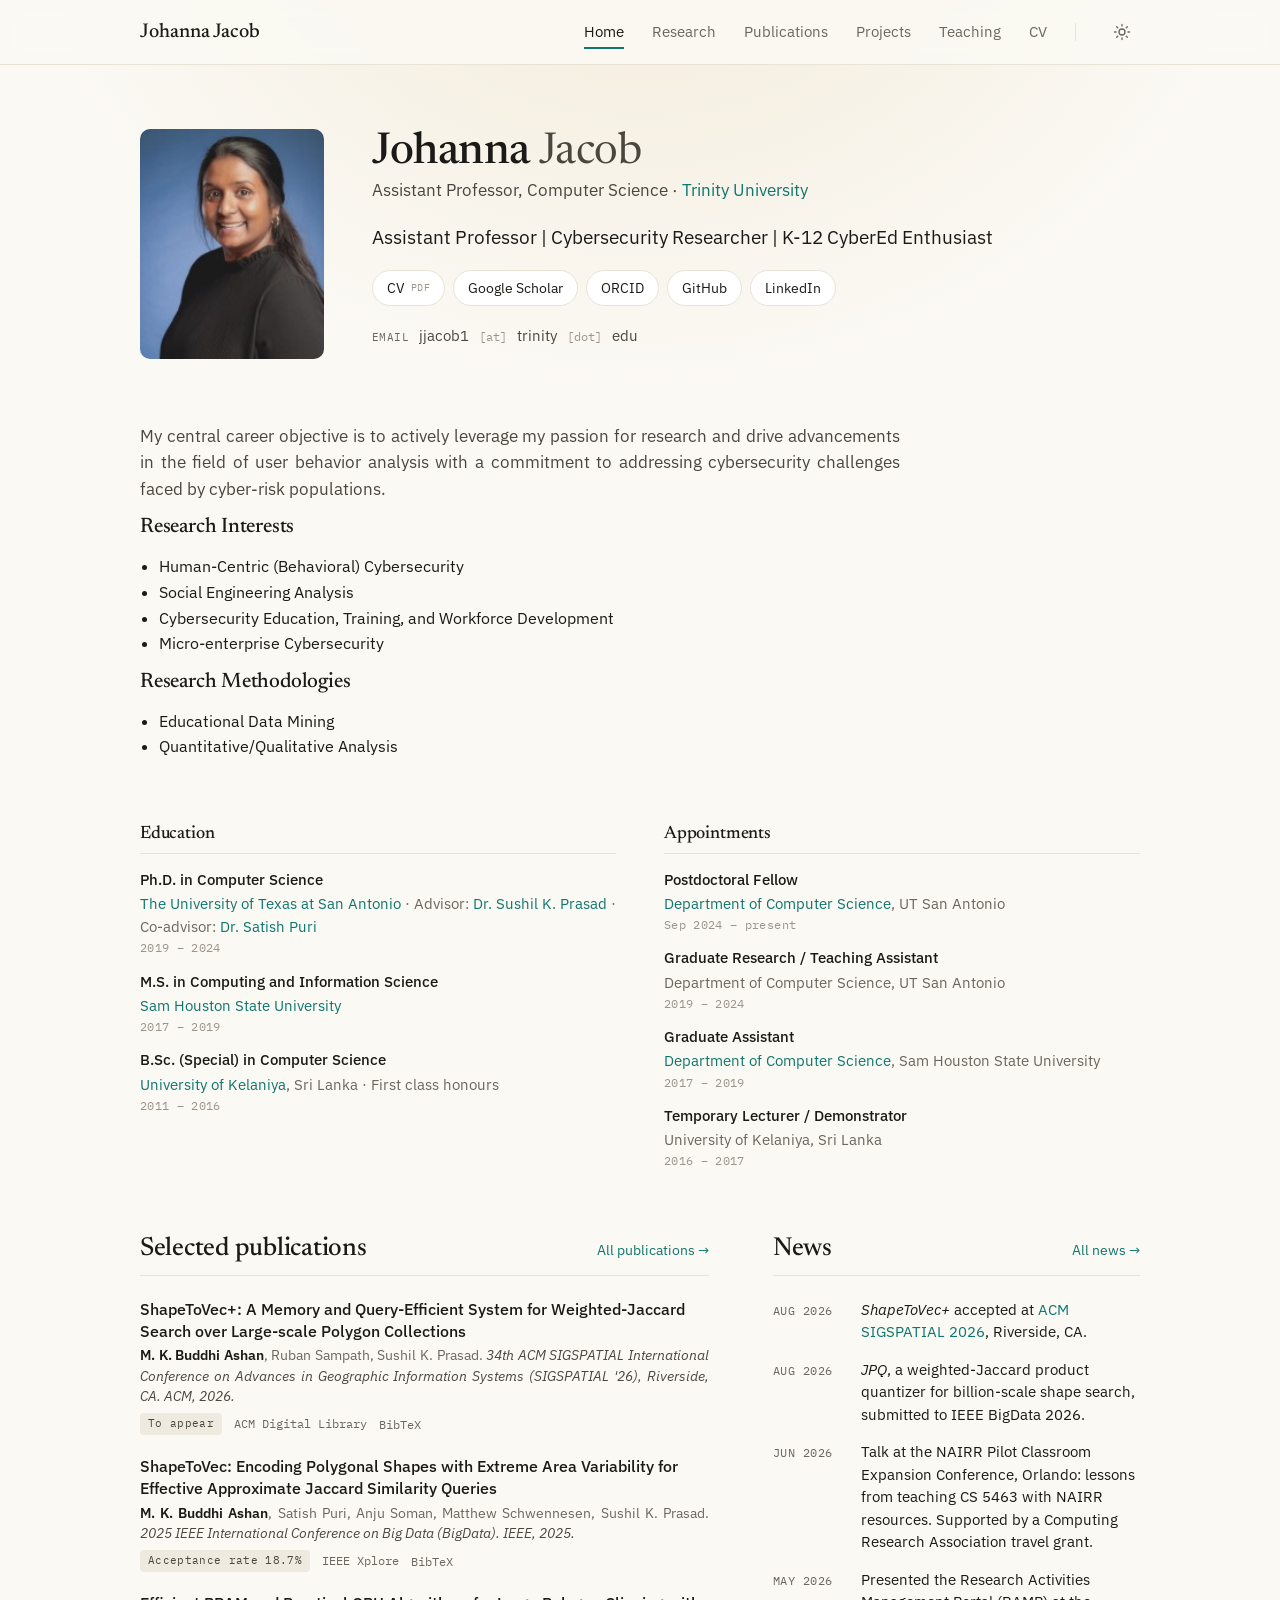
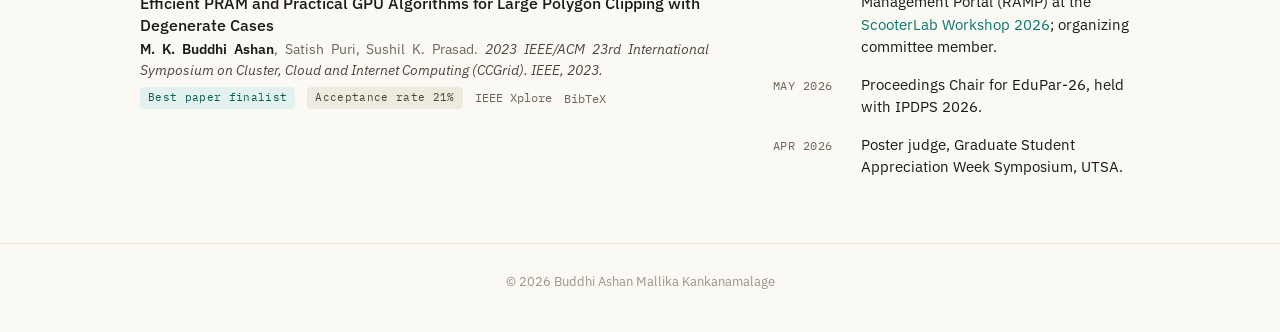
==== commit 0fe2d75c: "About updates" ====
--- a/index.html
+++ b/index.html
@@ -53,7 +53,7 @@
             <h1>Johanna <span class="surname">Jacob</span></h1>
             <p class="role">Assistant Professor, Computer Science · <a href="https://trinity.edu" target="_blank" rel="noopener noreferrer">Trinity University</a></p>
           </div>
-          <p class="pitch">I redesign classical geometric data structures making them efficient in theory and fast in practice on parallel hardware. On top of them I build fast retrieval systems that search billions of shapes over large spatial data. These systems can extend naturally into metric-native retrieval for AI systems.</p>
+          <p class="pitch">Assistant Professor | Cybersecurity Researcher | K-12 CyberEd Enthusiast</p>
           <div class="chips">
             <a class="chip" href="misc/Johanna_s_CV_for_Trinity.pdf" target="_blank" rel="noopener noreferrer">CV <span class="mono">PDF</span></a>
             <a class="chip" href="https://scholar.google.com/citations?hl=en&user=YJ3ls7YAAAAJ" target="_blank" rel="noopener noreferrer">Google Scholar</a>
@@ -65,20 +65,27 @@
         </div>
       </section>
 
-      <section class="about">
+            <section class="about">
         <p>
-          My central career objective is to actively leverage my passion for research and drive advancements in the field of user behavior analysis with a commitment to address and advocate for cybersecurity challenges faced by cyber-risk populations. Current research trajectory is aimed at exploring Cybersecurity resources among under-represented and rural student populations across the United States using data driven approaches (applied statistics), mixed methods research design, case studies and explorative analysis.
-
-          RESEARCH INTERESTS
-            • Human-Centric (Behavioral) Cybersecurity
-            • Social Engineering Analysis
-            • Cybersecurity Education, Training, and Workforce Development
-            • Micro-enterprise Cybersecurity
-
-          RESEARCH METHODOLGIES
-            • Educational Data Mining
-            • Quantitative/Qualitative Analysis
+          My central career objective is to actively leverage my passion for research
+          and drive advancements in the field of user behavior analysis with a
+          commitment to addressing cybersecurity challenges faced by cyber-risk
+          populations.
         </p>
+      
+        <h3>Research Interests</h3>
+        <ul>
+          <li>Human-Centric (Behavioral) Cybersecurity</li>
+          <li>Social Engineering Analysis</li>
+          <li>Cybersecurity Education, Training, and Workforce Development</li>
+          <li>Micro-enterprise Cybersecurity</li>
+        </ul>
+      
+        <h3>Research Methodologies</h3>
+        <ul>
+          <li>Educational Data Mining</li>
+          <li>Quantitative/Qualitative Analysis</li>
+        </ul>
       </section>
 
       <section class="background" aria-label="Background">
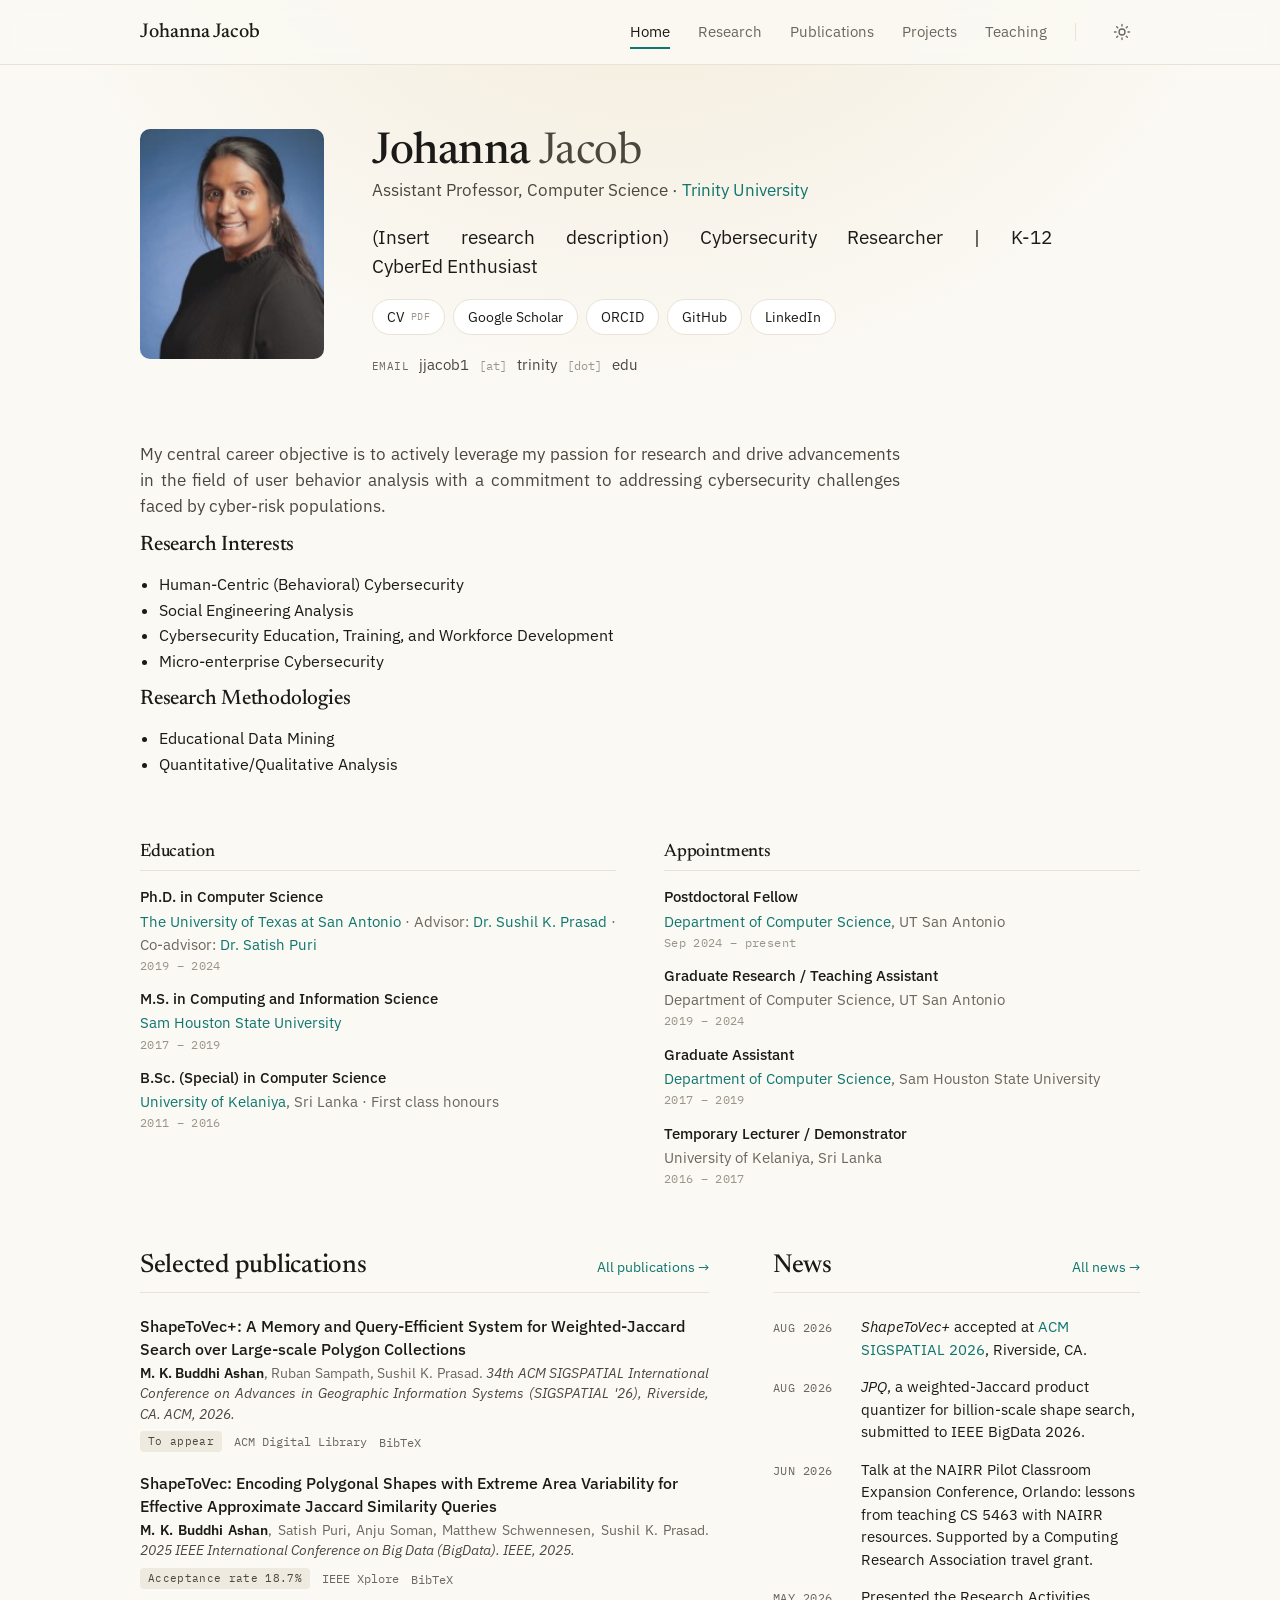
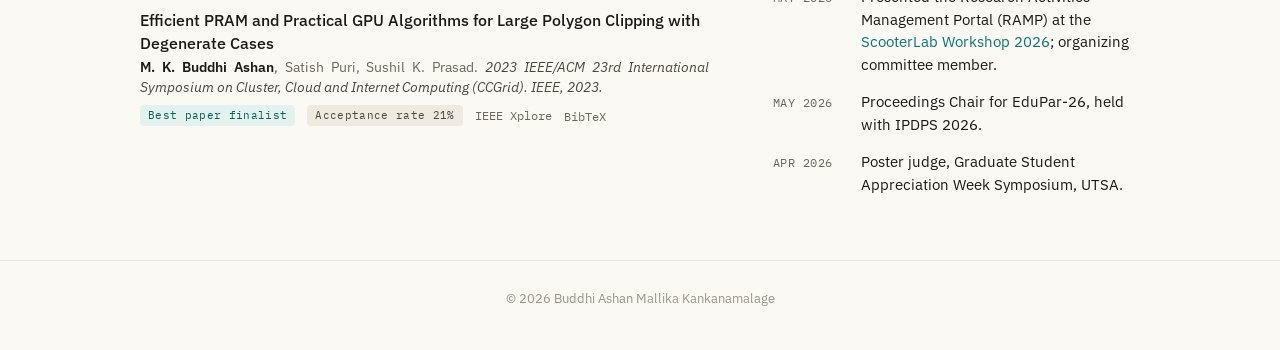
==== commit 1d4dafa9: "Profile updates" ====
--- a/index.html
+++ b/index.html
@@ -34,7 +34,6 @@
             <li><a href="publications.html">Publications</a></li>
             <li><a href="projects.html">Projects</a></li>
             <li><a href="teaching.html">Teaching</a></li>
-            <li><a href="misc/MKB Ashan.pdf" target="_blank" rel="noopener noreferrer">CV</a></li>
           </ul>
           <span class="nav-divider" aria-hidden="true"></span>
           <button class="icon-btn theme-toggle" type="button" aria-label="Switch to dark mode">
@@ -53,7 +52,7 @@
             <h1>Johanna <span class="surname">Jacob</span></h1>
             <p class="role">Assistant Professor, Computer Science · <a href="https://trinity.edu" target="_blank" rel="noopener noreferrer">Trinity University</a></p>
           </div>
-          <p class="pitch">Assistant Professor | Cybersecurity Researcher | K-12 CyberEd Enthusiast</p>
+          <p class="pitch">(Insert research description) Cybersecurity Researcher | K-12 CyberEd Enthusiast</p>
           <div class="chips">
             <a class="chip" href="misc/Johanna_s_CV_for_Trinity.pdf" target="_blank" rel="noopener noreferrer">CV <span class="mono">PDF</span></a>
             <a class="chip" href="https://scholar.google.com/citations?hl=en&user=YJ3ls7YAAAAJ" target="_blank" rel="noopener noreferrer">Google Scholar</a>
